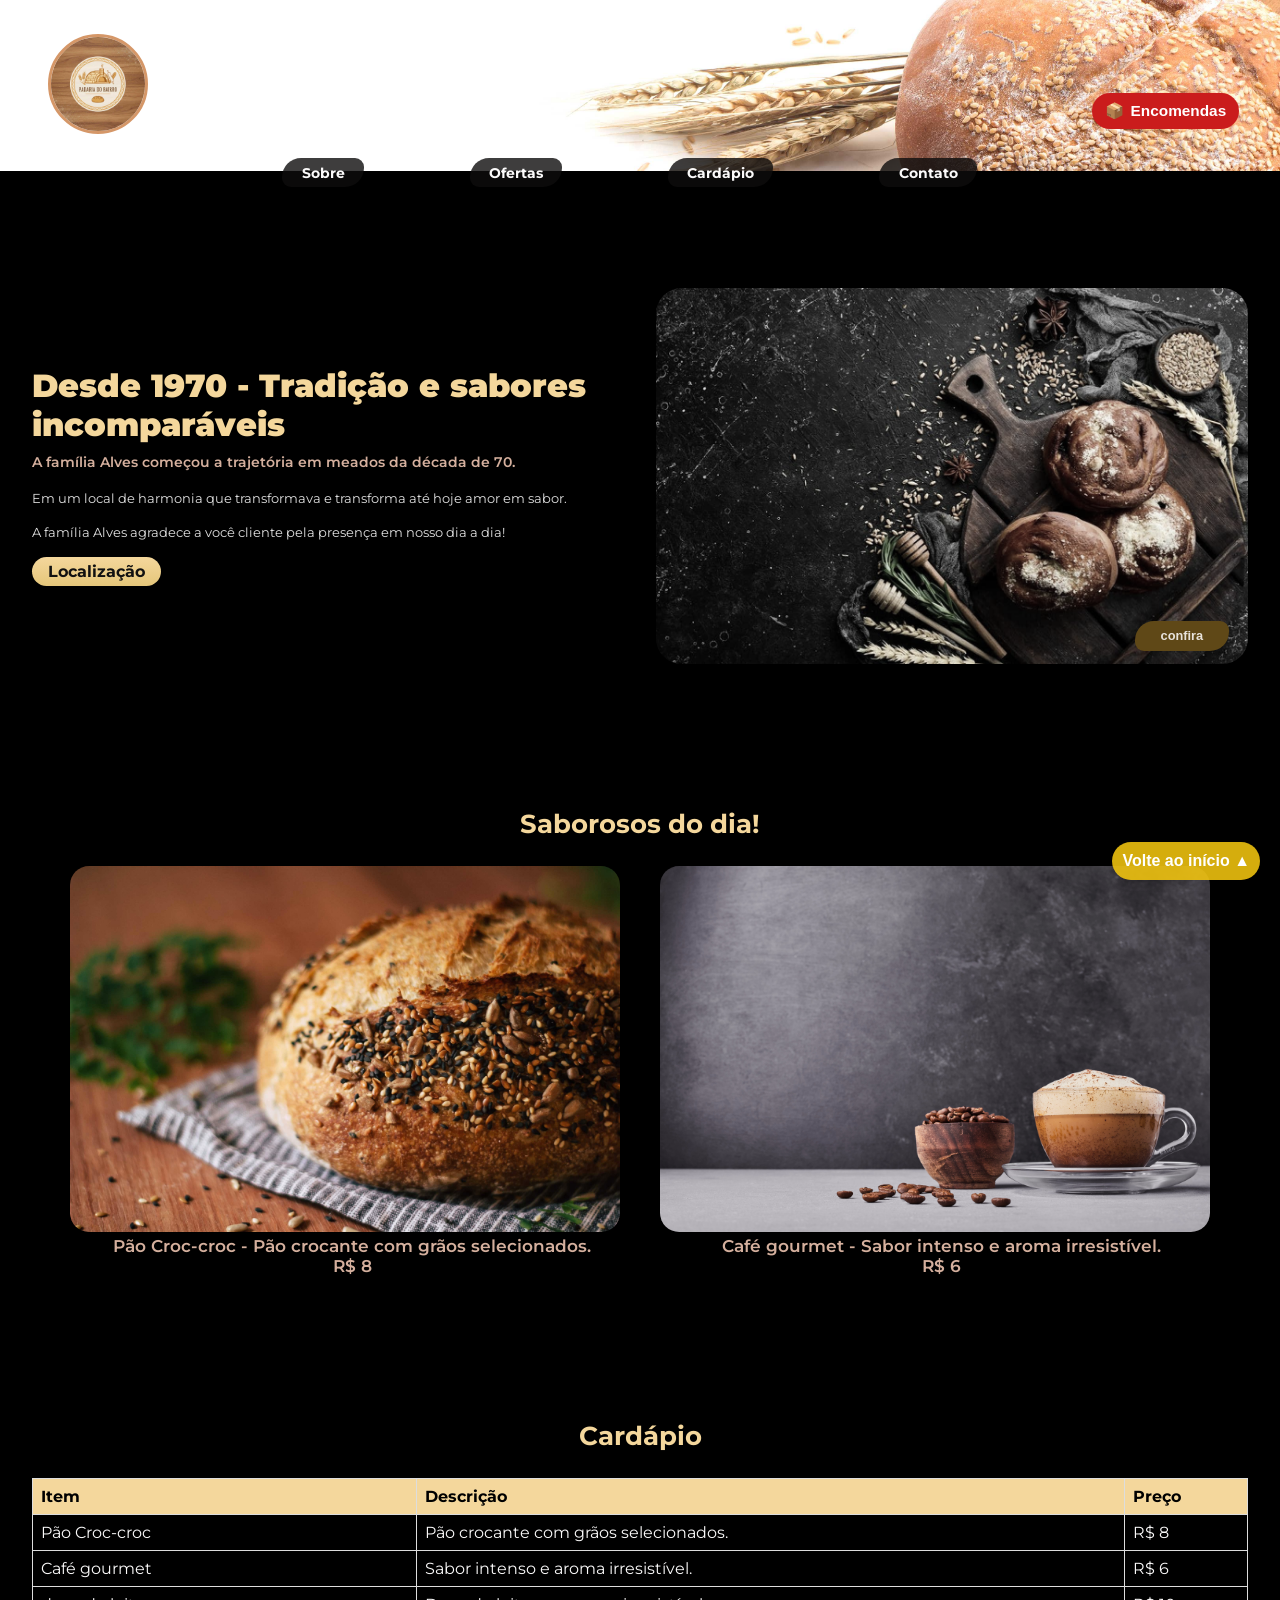
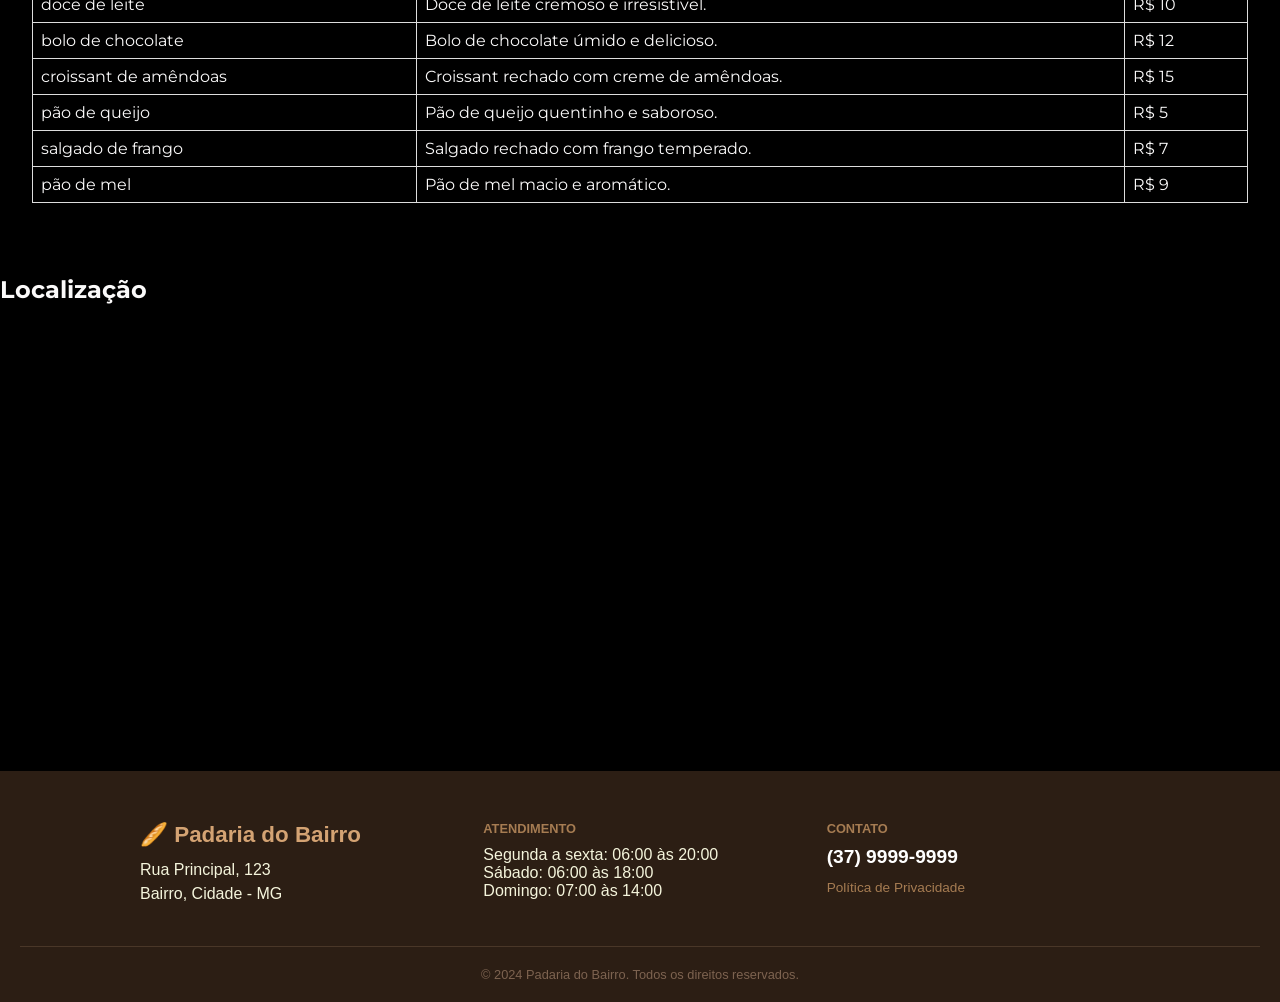
==== index.html @ bdac0256 "mudança de index para fora da pasta" ====
<!DOCTYPE html>
<html lang="pt-BR">

<head>
    <meta charset="UTF-8">
    <meta name="viewport" content="width=device-width, initial-scale=1.0">
    <title>Padaria do Bairro - Tradição desde 1970</title>
    <link rel="stylesheet" href="./assets/css/style.css">
    <link rel="preconnect" href="https://fonts.googleapis.com">
    <link rel="preconnect" href="https://fonts.gstatic.com" crossorigin>
    <link
        href="https://fonts.googleapis.com/css2?family=Fraunces:ital,opsz,wght@0,9..144,100..900;1,9..144,100..900&family=Montserrat:ital,wght@0,100..900;1,100..900&display=swap"
        rel="stylesheet">
    <link href="https://fonts.googleapis.com/css2?family=Sansita+Swashed:wght@300..900&display=swap" rel="stylesheet">
</head>

<body>
    <header class="header-principal">
        <a href="index.html" aria-label="Padaria do Bairro - Página inicial">
            <img class="logo" src="./assets/images/logo.jpg" alt="Logo Padaria do Bairro">
        </a>
        <nav aria-label="Menu principal">
            <ul>
                <li><a href="./index.html#sobre">Sobre</a></li>
                <li><a href="./assets/ofertas.html">Ofertas</a></li>
                <li><a href="./index.html#cardapio">Cardápio</a></li>
                <li><a href="./assets/contato.html">Contato</a></li>
            </ul>
        </nav>
        <button class="btn-encomendas" aria-label="Fazer encomendas"><span>📦</span> Encomendas</button>
    </header>

    <main>
        <section id="sobre" class="secao">
            <div class="conteudo-secao">
                <article class="artigo-historia">
                    <header>
                        <h1>Desde 1970 - Tradição e sabores incomparáveis</h1>
                        <p class="lead">A família Alves começou a trajetória em meados da década de 70.</p>
                    </header>
                    <p class="descricao">Em um local de harmonia que transformava e transforma até hoje amor em sabor.
                    </p>
                    <p class="agradecimento">A família Alves agradece a você cliente pela presença em nosso dia a dia!
                    </p>
                    <a class="btn-local" href="./index.html#localizacao"
                        aria-label="Localização da Padaria do Bairro">Localização</a>
                </article>
                <figure class="imagem-historia">
                    <img src="./assets/images/Rectangle 10.jpg" alt="Padaria tradicional do bairro">
                    <button class="btn-confira" onclick="window.location.href='./assets/ofertas.html'">confira</button>
                </figure>
            </div>
        </section>

        <section id="ofertas" class="secao">
            <div class="conteudo-secao">
                <h2>Saborosos do dia!</h2>
                <div class="grid-imagens">
                    <figure class="figura-grid">
                        <img src="./assets/images/pao.jpg" alt="Pão fresco do dia">
                        <p class="description">
                            Pão Croc-croc - Pão crocante com grãos selecionados.
                        </p>
                        <p class="description">R$ 8</p>
                    </figure>
                    <figure class="figura-grid">
                        <img src="./assets/images/coofe.jpg" alt="Café quentinho">
                        <p class="description">
                            Café gourmet - Sabor intenso e aroma irresistível.
                        </p>
                        <p class="description">R$ 6</p>
                    </figure>
                </div>
            </div>
        </section>

        <section id="cardapio" class="secao">
            <div class="conteudo-secao">
                <h2>Cardápio</h2>
                <table>
                    <thead>
                        <tr>
                            <th>Item</th>
                            <th>Descrição</th>
                            <th>Preço</th>
                        </tr>
                    </thead>
                    <tbody>
                        <tr>
                            <td>Pão Croc-croc</td>
                            <td>Pão crocante com grãos selecionados.</td>
                            <td>R$ 8</td>
                        </tr>
                        <tr>
                            <td>Café gourmet</td>
                            <td>Sabor intenso e aroma irresistível.</td>
                            <td>R$ 6</td>
                        </tr>
                        <tr>
                            <td>doce de leite</td>
                            <td>Doce de leite cremoso e irresistível.</td>
                            <td>R$ 10</td>
                        </tr>
                        <tr>
                            <td>bolo de chocolate</td>
                            <td>Bolo de chocolate úmido e delicioso.</td>
                            <td>R$ 12</td>
                        </tr>
                        <tr>
                            <td>croissant de amêndoas</td>
                            <td>Croissant rechado com creme de amêndoas.</td>
                            <td>R$ 15</td>
                        </tr>
                        <tr>
                            <td>pão de queijo</td>
                            <td>Pão de queijo quentinho e saboroso.</td>
                            <td>R$ 5</td>
                        </tr>
                        <tr>
                            <td>salgado de frango</td>
                            <td>Salgado rechado com frango temperado.</td>
                            <td>R$ 7</td>
                        </tr>
                        <tr>
                            <td>pão de mel</td>
                            <td>Pão de mel macio e aromático.</td>
                            <td>R$ 9</td>
                        </tr>
                    </tbody>
                </table>
            </div>
        </section>
        <section class="Local " id="localizacao">
            <div class="local">
                <h2>Localização</h2>
                <iframe
                    src="https://www.google.com/maps/embed?pb=!1m16!1m12!1m3!1d14979.178955312205!2d-45.71364897294829!3d-20.184270151567517!2m3!1f0!2f0!3f0!3m2!1i1024!2i768!4f13.1!2m1!1siguatama%20padaria!5e0!3m2!1spt-BR!2sbr!4v1771181150835!5m2!1spt-BR!2sbr"
                    allowfullscreen="" loading="lazy" referrerpolicy="no-referrer-when-downgrade"></iframe>
            </div>
        </section>
    </main>

    <footer class="footer-cafe">
        <div class="footer-wrapper">
            <section class="footer-brand">
                <strong>🥖 Padaria do Bairro</strong>
                <address>
                    Rua Principal, 123<br>
                    Bairro, Cidade - MG
                </address>
            </section>

            <section class="footer-hours">
                <span class="label">Atendimento</span>
                <p>Segunda a sexta: <time>06:00</time> às <time>20:00</time></p>
                <p>Sábado: <time>06:00</time> às <time>18:00</time></p>
                <p>Domingo: <time>07:00</time> às <time>14:00</time></p>
            </section>

            <section class="footer-contact">
                <span class="label">Contato</span>
                <a href="tel:+553799999999" class="phone">(37) 9999-9999</a>
                <nav>
                    <a href="./assets/privacidade.html">Política de Privacidade</a>
                </nav>
            </section>
        </div>

        <p class="copyright">
            &copy; 2024 Padaria do Bairro. Todos os direitos reservados.
        </p>
        <a href="#" class="btn-topo">Volte ao início ▲</a>

    </footer>

    <script src="./assets/js/script.js"></script>
</body>

</html>
---- assets/css/style.css ----
* {
  margin: 0;
  padding: 0;
  box-sizing: border-box;
}

body {
  font-family: "Montserrat", sans-serif;
  background-color: #000000;
  color: #fbfafa;
}

/* Cabeçalho */
.header-principal {
  display: flex;
  align-items: center;
  justify-content: space-between;
  background-image: url(../images/fundo.jpg);
  background-repeat: no-repeat;
  background-size: 100%;
  height: 19vh;
  position: relative;
}

.logo {
  position: relative;
  width: 10vw;
  height: 10vw;
  border-radius: 50%;
  border: 0.3vw solid rgba(192, 99, 28, 0.662);
  object-fit: cover;
  margin: 12vh 0 0 3vh;
}

/* Navegação */
nav ul {
  /* position: relative; (removido pois já usa display:flex abaixo) */
  list-style: none;
  display: flex;
  gap: 2vw;
  font-size: 9vh;
  font-weight: 700;
}
nav ul li {
  padding: 14vh 2vw 0 3vw;
}
nav ul li a {
  color: #fbfafa;
  background-color: rgba(14, 13, 13, 0.8);
  border-radius: 1.5vw 1vh;
  padding: 0.7vh 1.5vw;
  display: inline-block;
  transition: all 0.3s ease;
  text-decoration: none;
}

nav ul li a:hover {
  color: rgb(181, 161, 103);
  background-color: rgba(3, 3, 3, 0.9);
}

/* Botão Encomendas */
.btn-encomendas {
  background-color: #ca1c1c;
  color: white;
  border: none;
  padding: 1vh 1vw;
  font-size: 1.2vw;
  border-radius: 3vw;
  cursor: pointer;
  font-weight: bold;
  transition: all 0.3s ease;
  display: flex;
  align-items: center;
  gap: 0.5vw;
  margin: 4vw 1vh 0 0;
}

.btn-encomendas:hover {
  background-color: #ff3333;
  transform: scale(1.05);
}

/* Estilo moderno para o link de localização */
.btn-local {
  display: inline-block;
  background: linear-gradient(180deg, #f4d79c, #e5c67a);
  color: #111;
  padding: 0.3rem 1rem;
  border-radius: 999px;
  text-decoration: none;
  font-weight: 700;
  box-shadow: 0 6px 12px rgba(0, 0, 0, 0.35);
  transition:
    transform 0.18s ease,
    box-shadow 0.18s ease,
    opacity 0.18s ease;
}
.btn-local:hover {
  transform: translateY(-3px);
  box-shadow: 0 10px 20px rgba(0, 0, 0, 0.45);
}
.btn-local:active {
  transform: translateY(-1px);
}
.btn-local:focus {
  outline: 3px solid rgba(244, 215, 156, 0.28);
  outline-offset: 3px;
}

/* Conteúdo principal */
main {
  padding: 5vh 0;
}

.secao {
  padding: 8vh 2vw;
}

.conteudo-secao {
  max-width: 95vw;
  margin: 0 auto;
}

/* Seção Sobre */
#sobre .conteudo-secao {
  display: grid;
  grid-template-columns: 1fr 1fr;
  gap: 4vw;
  align-items: center;
}

.artigo-historia header {
  margin-bottom: 1.5vh;
}

.artigo-historia h1 {
  font-size: 2vw;
  font-weight: 900;
  color: #f4d79c;
  margin-bottom: 1vh;
}

.artigo-historia .lead {
  font-size: 1.1vw;
  color: #d4af9d;
  margin-bottom: 2vh;
  font-weight: 600;
}

.artigo-historia .descricao,
.artigo-historia .agradecimento {
  font-size: 1vw;
  color: #e0e0e0;
  line-height: 1.6;
  margin-bottom: 1.5vh;
  text-align: justify;
}

.imagem-historia {
  position: relative;
  margin: 0;
  border-radius: 2vw;
  overflow: hidden;
}

.imagem-historia img {
  width: 100%;
  height: auto;
  display: block;
  filter: grayscale(65%);
  transition: all 0.4s ease;
}

.imagem-historia img:hover {
  filter: grayscale(0%);
  opacity: 0.9;
}

.btn-confira {
  position: absolute;
  bottom: 1.5vh;
  right: 1.5vw;
  padding: 0.8vh 2vw;
  background-color: #5f4817;
  color: #e8e3db;
  border: none;
  border-radius: 1.5vw 1vh;
  cursor: pointer;
  font-weight: 600;
  font-size: 1vw;
  transition: all 0.3s ease;
}

.btn-confira:hover {
  background-color: #8b6f47;
  transform: scale(1.05);
}

/* Seções Ofertas e Cardápio */
#ofertas h2,
#cardapio h2 {
  font-size: 2vw;
  color: #f4d79c;
  margin-bottom: 3vh;
  text-align: center;
}

/* Grid de Imagens */
.grid-imagens {
  display: grid;
  grid-template-columns: repeat(2, 1fr);
  gap: 3vw;
  padding: 0 3vw;
}

.description {
  font-family: "Montserrat", sans-serif;
  font-weight: 600;
  font-size: 1.3vw;
  color: #d4af9d;
  text-align: center;
  padding: 0 1vw 0 3vh;
}

.figura-grid img {
  width: 100%;
  border-radius: 1.5vw;
  filter: grayscale(9%);
  transition: all 0.4s ease;
}

.figura-grid img:hover {
  filter: grayscale(23%);
  opacity: 0.9;
}

iframe {
  width: 100%;
  height: 400px;
  border: none;
  border-radius: 1.5vw;
  margin-top: 2vh;
}

.footer-cafe {
  background-color: #2c1e14; /* Cor Grão de Café */
  color: #f5f5dc; /* Bege Creme */
  padding: 50px 20px 20px;
  font-family: sans-serif;
}

.footer-wrapper {
  display: flex;
  flex-wrap: wrap;
  justify-content: space-between;
  max-width: 1000px;
  margin: 0 auto;
  gap: 30px;
}

/* Seções Semânticas */
.footer-cafe section {
  flex: 1;
  min-width: 200px;
}

/* Estilo das Etiquetas e Nomes */
.footer-brand strong {
  font-size: 1.4rem;
  color: #d4a373; /* Tom Pão Assado */
  display: block;
  margin-bottom: 10px;
}

.label {
  display: block;
  text-transform: uppercase;
  font-size: 0.8rem;
  color: #a67c52;
  margin-bottom: 10px;
  font-weight: bold;
}

/* Elementos de Contato */
address {
  font-style: normal;
  line-height: 1.5;
}

.phone {
  font-size: 1.2rem;
  color: #fff;
  text-decoration: none;
  font-weight: bold;
  display: block;
  margin-bottom: 10px;
}

nav a {
  color: #a67c52;
  text-decoration: none;
  font-size: 0.85rem;
  margin-right: 10px;
}

/* Linha de Separação e Copyright */
.copyright {
  margin-top: 40px;
  padding-top: 20px;
  border-top: 1px solid #4a3728; /* Linha cor Café Médio */
  text-align: center;
  font-size: 0.8rem;
  color: #7d6350;
}

/* Ajuste para telas pequenas (celular) */
@media (max-width: 350px) {
  .footer-container {
    flex-direction: column;
    align-items: center;
  }
}

/* Responsividade */
@media (max-width: 1200px) {
  #sobre .conteudo-secao {
    grid-template-columns: 1fr;
  }

  .artigo-historia h1 {
    font-size: 2.5vh;
  }
}

.btn-topo {
  position: fixed; /* Deixa o botão fixo na tela */
  bottom: 20px; /* Distância de 20px do fundo */
  right: 20px; /* Distância de 20px da direita */
  font-weight: 700;
  background-color: #f1c40fe2; /* Exemplo de cor da padaria */
  color: rgb(255, 255, 255);
  text-decoration: none;
  padding: 10px;
  border-radius: 4vh; /* Deixa o botão redondo */
  box-shadow: 0 4px 8px rgba(0, 0, 0, 0.2); /* Sombra para dar destaque */
  z-index: 1000; /* Garante que fique por cima de tudo */
}

/* Efeito suave de rolagem (opcional, mas recomendado) */
html {
  scroll-behavior: smooth;
}

@media (max-width: 768px) {
  .header-principal {
    flex-direction: column;
    height: auto;
  }

  nav ul {
    display: flex;
    flex-direction: column;
    margin: 0 12vh;
  }
  nav ul li {
    padding: 1vh 0;
  }

  .logo {
    width: 15vw;
    height: 15vw;
  }

  .artigo-historia h1 {
    font-size: 1.8vh;
  }

  .artigo-historia .lead,
  .artigo-historia .descricao,
  .artigo-historia .agradecimento {
    font-size: 1.3vh;
  }

  .grid-imagens {
    grid-template-columns: 1fr;
    gap: 2vw;
  }
}

table {
  width: 100%;
  border-collapse: collapse;
  margin-top: 2vh;
}
table th,
table td {
  border: 1px solid #ddd;
  padding: 8px;
  text-align: left;
}
table th {
  background-color: #f4d79c;
  color: #000;
  font-weight: 700;
}

table th:hover {
  background-color: lch(97.95% 4.19 95.09);
}
table td:hover {
  background-color: #f9f9f945;
}

/* -------------------------------------------------
     Simples: responsividade mobile-first (iniciante)
     Breakpoints: tablet (>=601px), desktop (>=901px)
     Estas regras são intencionais e pequenas para facilitar
     a leitura e manutenção por iniciantes.
     ------------------------------------------------- */

/* Tablet e acima */
@media (min-width: 601px) {
  .header-principal {
    flex-direction: row;
    align-items: center;
    justify-content: space-between;
    height: 16vh;
    padding: 0 2rem;
  }

  nav ul {
    display: flex;
    flex-direction: row;
    gap: 1rem;
    margin: 0;
  }

  .logo {
    width: 80px;
    height: 80px;
    margin: 1rem;
  }

  #sobre .conteudo-secao {
    grid-template-columns: 1fr 1fr;
    gap: 2rem;
  }

  .grid-imagens {
    grid-template-columns: repeat(2, 1fr);
    gap: 1.5rem;
  }
  iframe {
    height: 320px;
  }
}

/* Desktop e acima */
@media (min-width: 901px) {
  .header-principal {
    height: 19vh;
  }
  .logo {
    width: 100px;
    height: 100px;
  }
  nav ul {
    gap: 2rem;
  }
  .artigo-historia h1 {
    font-size: 2rem;
  }
  .grid-imagens {
    gap: 2.5rem;
  }
  iframe {
    height: 400px;
  }
}
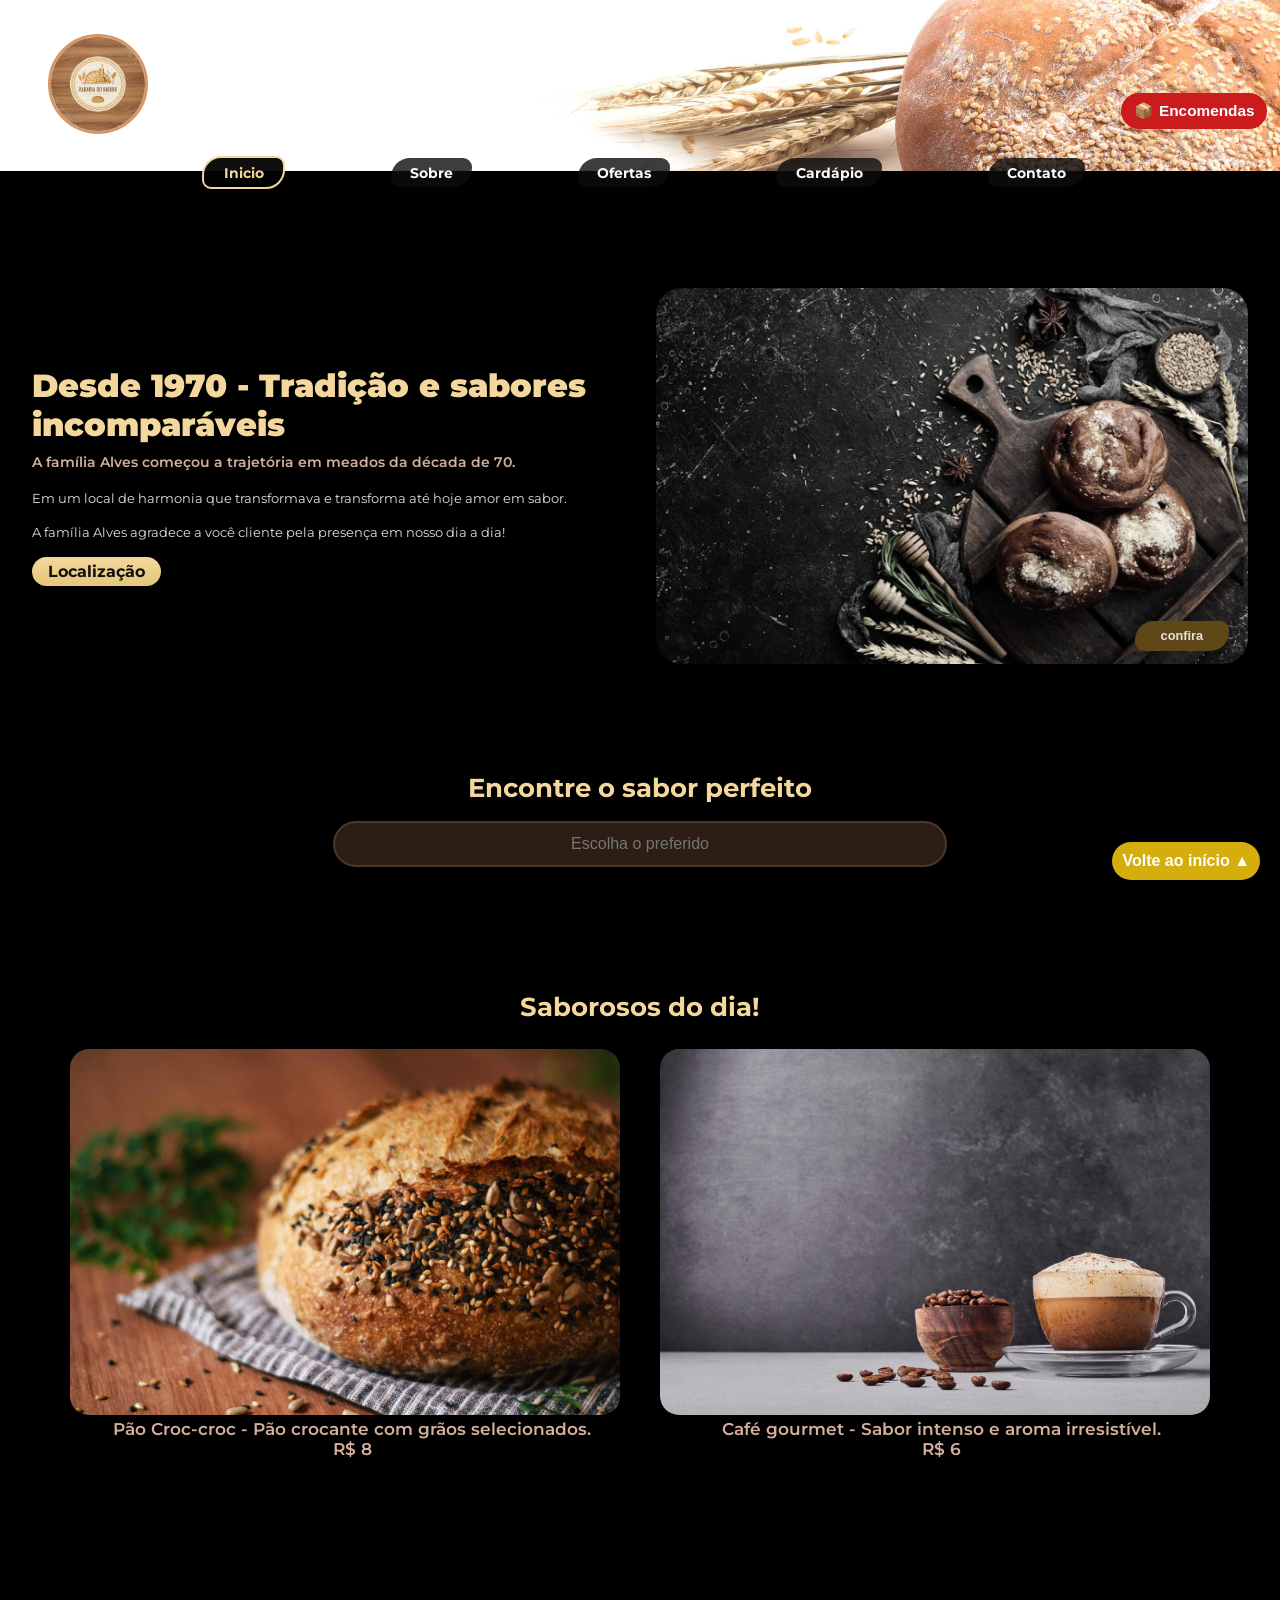
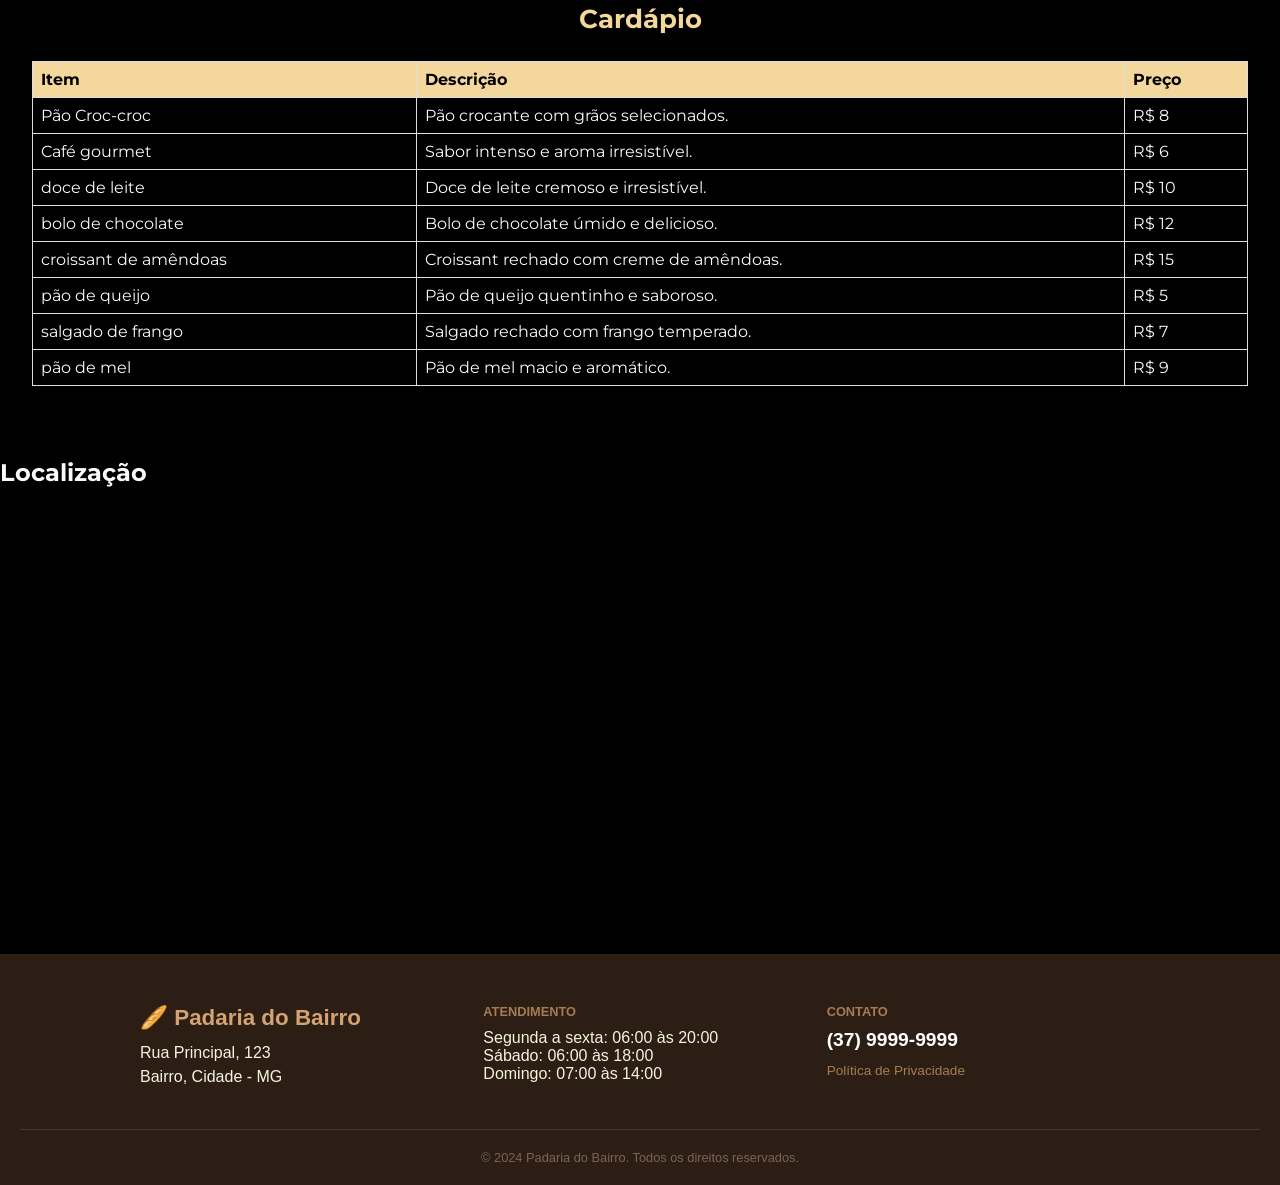
==== commit 7ae9906d: "alteração visual e de códigos da padaria" ====
--- a/index.html
+++ b/index.html
@@ -5,7 +5,7 @@
     <meta charset="UTF-8">
     <meta name="viewport" content="width=device-width, initial-scale=1.0">
     <title>Padaria do Bairro - Tradição desde 1970</title>
-    <link rel="stylesheet" href="./assets/css/style.css">
+    <link rel="stylesheet" href="./css/style.css">
     <link rel="preconnect" href="https://fonts.googleapis.com">
     <link rel="preconnect" href="https://fonts.gstatic.com" crossorigin>
     <link
@@ -17,14 +17,15 @@
 <body>
     <header class="header-principal">
         <a href="index.html" aria-label="Padaria do Bairro - Página inicial">
-            <img class="logo" src="./assets/images/logo.jpg" alt="Logo Padaria do Bairro">
+            <img class="logo" src="./images/logo.jpg" alt="Logo Padaria do Bairro">
         </a>
         <nav aria-label="Menu principal">
             <ul>
+                <li><a href="./index.html">Inicio</a></li>
                 <li><a href="./index.html#sobre">Sobre</a></li>
-                <li><a href="./assets/ofertas.html">Ofertas</a></li>
+                <li><a href="./ofertas.html">Ofertas</a></li>
                 <li><a href="./index.html#cardapio">Cardápio</a></li>
-                <li><a href="./assets/contato.html">Contato</a></li>
+                <li><a href="./contato.html">Contato</a></li>
             </ul>
         </nav>
         <button class="btn-encomendas" aria-label="Fazer encomendas"><span>📦</span> Encomendas</button>
@@ -46,25 +47,32 @@
                         aria-label="Localização da Padaria do Bairro">Localização</a>
                 </article>
                 <figure class="imagem-historia">
-                    <img src="./assets/images/Rectangle 10.jpg" alt="Padaria tradicional do bairro">
+                    <img src="./images/Rectangle 10.jpg" alt="Padaria tradicional do bairro">
+
                     <button class="btn-confira" onclick="window.location.href='./assets/ofertas.html'">confira</button>
                 </figure>
             </div>
         </section>
+        <section class="pesquisa">
+            <h2>Encontre o sabor perfeito</h2>
+            <input type="text" id="campo-filtro" placeholder="Escolha o preferido">
+            <ul id="resultado">
 
+            </ul>
+        </section>
         <section id="ofertas" class="secao">
             <div class="conteudo-secao">
                 <h2>Saborosos do dia!</h2>
                 <div class="grid-imagens">
                     <figure class="figura-grid">
-                        <img src="./assets/images/pao.jpg" alt="Pão fresco do dia">
+                        <img src="./images/pao.jpg" alt="Pão fresco do dia">
                         <p class="description">
                             Pão Croc-croc - Pão crocante com grãos selecionados.
                         </p>
                         <p class="description">R$ 8</p>
                     </figure>
                     <figure class="figura-grid">
-                        <img src="./assets/images/coofe.jpg" alt="Café quentinho">
+                        <img src="./images/coofe.jpg" alt="Café quentinho">
                         <p class="description">
                             Café gourmet - Sabor intenso e aroma irresistível.
                         </p>
@@ -161,7 +169,7 @@
                 <span class="label">Contato</span>
                 <a href="tel:+553799999999" class="phone">(37) 9999-9999</a>
                 <nav>
-                    <a href="./assets/privacidade.html">Política de Privacidade</a>
+                    <a href="./privacidade.html">Política de Privacidade</a>
                 </nav>
             </section>
         </div>
@@ -173,7 +181,7 @@
 
     </footer>
 
-    <script src="./assets/js/script.js"></script>
+    <script src="./js/script.js"></script>
 </body>
 
 </html>
--- a/css/style.css
+++ b/css/style.css
@@ -0,0 +1,524 @@
+* {
+  margin: 0;
+  padding: 0;
+  box-sizing: border-box;
+}
+
+body {
+  font-family: "Montserrat", sans-serif;
+  background-color: #000000;
+  color: #fbfafa;
+}
+
+/* Cabeçalho */
+.header-principal {
+  display: flex;
+  align-items: center;
+  justify-content: space-between;
+  background-image: url(../images/fundo.jpg);
+  background-repeat: no-repeat;
+  background-size: 100%;
+  height: 19vh;
+  position: relative;
+}
+
+.logo {
+  position: relative;
+  width: 10vw;
+  height: 10vw;
+  border-radius: 50%;
+  border: 0.3vw solid rgba(192, 99, 28, 0.662);
+  object-fit: cover;
+  margin: 12vh 0 0 3vh;
+}
+
+/* Navegação */
+nav ul {
+  /* position: relative; (removido pois já usa display:flex abaixo) */
+  list-style: none;
+  display: flex;
+  gap: 2vw;
+  font-size: 9vh;
+  font-weight: 700;
+}
+nav ul li {
+  padding: 14vh 2vw 0 3vw;
+}
+nav ul li a {
+  color: #fbfafa;
+  background-color: rgba(14, 13, 13, 0.8);
+  border-radius: 1.5vw 1vh;
+  padding: 0.7vh 1.5vw;
+  display: inline-block;
+  transition: all 0.3s ease;
+  text-decoration: none;
+}
+
+nav ul li a:hover {
+  color: rgb(181, 161, 103);
+  background-color: rgba(3, 3, 3, 0.9);
+}
+
+/* Link ativo na navegação */
+nav ul li a.active {
+  color: #f4d79c;
+  background-color: rgba(3, 3, 3, 0.95);
+  border: 2px solid #f4d79c;
+}
+
+/* Botão Encomendas */
+.btn-encomendas {
+  background-color: #ca1c1c;
+  color: white;
+  border: none;
+  padding: 1vh 1vw;
+  font-size: 1.2vw;
+  border-radius: 3vw;
+  cursor: pointer;
+  font-weight: bold;
+  transition: all 0.3s ease;
+  display: flex;
+  align-items: center;
+  gap: 0.5vw;
+  margin: 4vw 1vh 0 0;
+}
+
+.btn-encomendas:hover {
+  background-color: #ff3333;
+  transform: scale(1.05);
+}
+
+/* Estilo moderno para o link de localização */
+.btn-local {
+  display: inline-block;
+  background: linear-gradient(180deg, #f4d79c, #e5c67a);
+  color: #111;
+  padding: 0.3rem 1rem;
+  border-radius: 999px;
+  text-decoration: none;
+  font-weight: 700;
+  box-shadow: 0 6px 12px rgba(0, 0, 0, 0.35);
+  transition:
+    transform 0.18s ease,
+    box-shadow 0.18s ease,
+    opacity 0.18s ease;
+}
+.btn-local:hover {
+  transform: translateY(-3px);
+  box-shadow: 0 10px 20px rgba(0, 0, 0, 0.45);
+}
+.btn-local:active {
+  transform: translateY(-1px);
+}
+.btn-local:focus {
+  outline: 3px solid rgba(244, 215, 156, 0.28);
+  outline-offset: 3px;
+}
+
+/* Conteúdo principal */
+main {
+  padding: 5vh 0;
+}
+
+.secao {
+  padding: 8vh 2vw;
+}
+
+.conteudo-secao {
+  max-width: 95vw;
+  margin: 0 auto;
+}
+
+/* Seção Sobre */
+#sobre .conteudo-secao {
+  display: grid;
+  grid-template-columns: 1fr 1fr;
+  gap: 4vw;
+  align-items: center;
+}
+
+.artigo-historia header {
+  margin-bottom: 1.5vh;
+}
+
+.artigo-historia h1 {
+  font-size: 2vw;
+  font-weight: 900;
+  color: #f4d79c;
+  margin-bottom: 1vh;
+}
+
+.artigo-historia .lead {
+  font-size: 1.1vw;
+  color: #d4af9d;
+  margin-bottom: 2vh;
+  font-weight: 600;
+}
+
+.artigo-historia .descricao,
+.artigo-historia .agradecimento {
+  font-size: 1vw;
+  color: #e0e0e0;
+  line-height: 1.6;
+  margin-bottom: 1.5vh;
+  text-align: justify;
+}
+
+.imagem-historia {
+  position: relative;
+  margin: 0;
+  border-radius: 2vw;
+  overflow: hidden;
+}
+
+.imagem-historia img {
+  width: 100%;
+  height: auto;
+  display: block;
+  filter: grayscale(65%);
+  transition: all 0.4s ease;
+}
+
+.imagem-historia img:hover {
+  filter: grayscale(0%);
+  opacity: 0.9;
+}
+
+.pesquisa {
+  padding: 4vh 2vw;
+  text-align: center;
+}
+
+.pesquisa h2 {
+  font-size: 2vw;
+  color: #f4d79c;
+  margin-bottom: 2vh;
+}
+
+#campo-filtro {
+  width: 50%;
+  padding: 12px;
+  font-size: 1rem;
+  border-radius: 25px;
+  border: 2px solid #4a3728;
+  background-color: #2c1e14;
+  color: #f5f5dc;
+  text-align: center;
+}
+
+#resultado {
+  list-style: none;
+  padding: 0;
+  margin-top: 1rem;
+  max-width: 50%;
+  margin-left: auto;
+  margin-right: auto;
+}
+
+#resultado li {
+  background-color: #2c1e14;
+  padding: 10px;
+  border-bottom: 1px solid #4a3728;
+}
+
+.btn-confira {
+  position: absolute;
+  bottom: 1.5vh;
+  right: 1.5vw;
+  padding: 0.8vh 2vw;
+  background-color: #5f4817;
+  color: #e8e3db;
+  border: none;
+  border-radius: 1.5vw 1vh;
+  cursor: pointer;
+  font-weight: 600;
+  font-size: 1vw;
+  transition: all 0.3s ease;
+}
+
+.btn-confira:hover {
+  background-color: #8b6f47;
+  transform: scale(1.05);
+}
+
+/* Seções Ofertas e Cardápio */
+#ofertas h2,
+#cardapio h2 {
+  font-size: 2vw;
+  color: #f4d79c;
+  margin-bottom: 3vh;
+  text-align: center;
+}
+
+/* Grid de Imagens */
+.grid-imagens {
+  display: grid;
+  grid-template-columns: repeat(2, 1fr);
+  gap: 3vw;
+  padding: 0 3vw;
+}
+
+.description {
+  font-family: "Montserrat", sans-serif;
+  font-weight: 600;
+  font-size: 1.3vw;
+  color: #d4af9d;
+  text-align: center;
+  padding: 0 1vw 0 3vh;
+}
+
+.figura-grid img {
+  width: 100%;
+  border-radius: 1.5vw;
+  filter: grayscale(9%);
+  transition: all 0.4s ease;
+}
+
+.figura-grid img:hover {
+  filter: grayscale(23%);
+  opacity: 0.9;
+}
+
+iframe {
+  width: 100%;
+  height: 400px;
+  border: none;
+  border-radius: 1.5vw;
+  margin-top: 2vh;
+}
+
+.footer-cafe {
+  background-color: #2c1e14; /* Cor Grão de Café */
+  color: #f5f5dc; /* Bege Creme */
+  padding: 50px 20px 20px;
+  font-family: sans-serif;
+}
+
+.footer-wrapper {
+  display: flex;
+  flex-wrap: wrap;
+  justify-content: space-between;
+  max-width: 1000px;
+  margin: 0 auto;
+  gap: 30px;
+}
+
+/* Seções Semânticas */
+.footer-cafe section {
+  flex: 1;
+  min-width: 200px;
+}
+
+/* Estilo das Etiquetas e Nomes */
+.footer-brand strong {
+  font-size: 1.4rem;
+  color: #d4a373; /* Tom Pão Assado */
+  display: block;
+  margin-bottom: 10px;
+}
+
+.label {
+  display: block;
+  text-transform: uppercase;
+  font-size: 0.8rem;
+  color: #a67c52;
+  margin-bottom: 10px;
+  font-weight: bold;
+}
+
+/* Elementos de Contato */
+address {
+  font-style: normal;
+  line-height: 1.5;
+}
+
+.phone {
+  font-size: 1.2rem;
+  color: #fff;
+  text-decoration: none;
+  font-weight: bold;
+  display: block;
+  margin-bottom: 10px;
+}
+
+nav a {
+  color: #a67c52;
+  text-decoration: none;
+  font-size: 0.85rem;
+  margin-right: 10px;
+}
+
+/* Linha de Separação e Copyright */
+.copyright {
+  margin-top: 40px;
+  padding-top: 20px;
+  border-top: 1px solid #4a3728; /* Linha cor Café Médio */
+  text-align: center;
+  font-size: 0.8rem;
+  color: #7d6350;
+}
+
+/* Ajuste para telas pequenas (celular) */
+@media (max-width: 350px) {
+  .footer-container {
+    flex-direction: column;
+    align-items: center;
+  }
+}
+
+/* Responsividade */
+@media (max-width: 1200px) {
+  #sobre .conteudo-secao {
+    grid-template-columns: 1fr;
+  }
+
+  .artigo-historia h1 {
+    font-size: 2.5vh;
+  }
+}
+
+.btn-topo {
+  position: fixed; /* Deixa o botão fixo na tela */
+  bottom: 20px; /* Distância de 20px do fundo */
+  right: 20px; /* Distância de 20px da direita */
+  font-weight: 700;
+  background-color: #f1c40fe2; /* Exemplo de cor da padaria */
+  color: rgb(255, 255, 255);
+  text-decoration: none;
+  padding: 10px;
+  border-radius: 4vh; /* Deixa o botão redondo */
+  box-shadow: 0 4px 8px rgba(0, 0, 0, 0.2); /* Sombra para dar destaque */
+  z-index: 1000; /* Garante que fique por cima de tudo */
+}
+
+/* Efeito suave de rolagem (opcional, mas recomendado) */
+html {
+  scroll-behavior: smooth;
+}
+
+@media (max-width: 768px) {
+  .header-principal {
+    flex-direction: column;
+    height: auto;
+  }
+
+  nav ul {
+    display: flex;
+    flex-direction: column;
+    margin: 0 12vh;
+  }
+  nav ul li {
+    padding: 1vh 0;
+  }
+
+  .logo {
+    width: 15vw;
+    height: 15vw;
+  }
+
+  .artigo-historia h1 {
+    font-size: 1.8vh;
+  }
+
+  .artigo-historia .lead,
+  .artigo-historia .descricao,
+  .artigo-historia .agradecimento {
+    font-size: 1.3vh;
+  }
+
+  .grid-imagens {
+    grid-template-columns: 1fr;
+    gap: 2vw;
+  }
+}
+
+table {
+  width: 100%;
+  border-collapse: collapse;
+  margin-top: 2vh;
+}
+table th,
+table td {
+  border: 1px solid #ddd;
+  padding: 8px;
+  text-align: left;
+}
+table th {
+  background-color: #f4d79c;
+  color: #000;
+  font-weight: 700;
+}
+
+table th:hover {
+  background-color: lch(97.95% 4.19 95.09);
+}
+table td:hover {
+  background-color: #f9f9f945;
+}
+
+/* -------------------------------------------------
+     Simples: responsividade mobile-first (iniciante)
+     Breakpoints: tablet (>=601px), desktop (>=901px)
+     Estas regras são intencionais e pequenas para facilitar
+     a leitura e manutenção por iniciantes.
+     ------------------------------------------------- */
+
+/* Tablet e acima */
+@media (min-width: 601px) {
+  .header-principal {
+    flex-direction: row;
+    align-items: center;
+    justify-content: space-between;
+    height: 16vh;
+    padding: 0 2rem;
+  }
+
+  nav ul {
+    display: flex;
+    flex-direction: row;
+    gap: 1rem;
+    margin: 0;
+  }
+
+  .logo {
+    width: 80px;
+    height: 80px;
+    margin: 1rem;
+  }
+
+  #sobre .conteudo-secao {
+    grid-template-columns: 1fr 1fr;
+    gap: 2rem;
+  }
+
+  .grid-imagens {
+    grid-template-columns: repeat(2, 1fr);
+    gap: 1.5rem;
+  }
+  iframe {
+    height: 320px;
+  }
+}
+
+/* Desktop e acima */
+@media (min-width: 901px) {
+  .header-principal {
+    height: 19vh;
+  }
+  .logo {
+    width: 100px;
+    height: 100px;
+  }
+  nav ul {
+    gap: 2rem;
+  }
+  .artigo-historia h1 {
+    font-size: 2rem;
+  }
+  .grid-imagens {
+    gap: 2.5rem;
+  }
+  iframe {
+    height: 400px;
+  }
+}
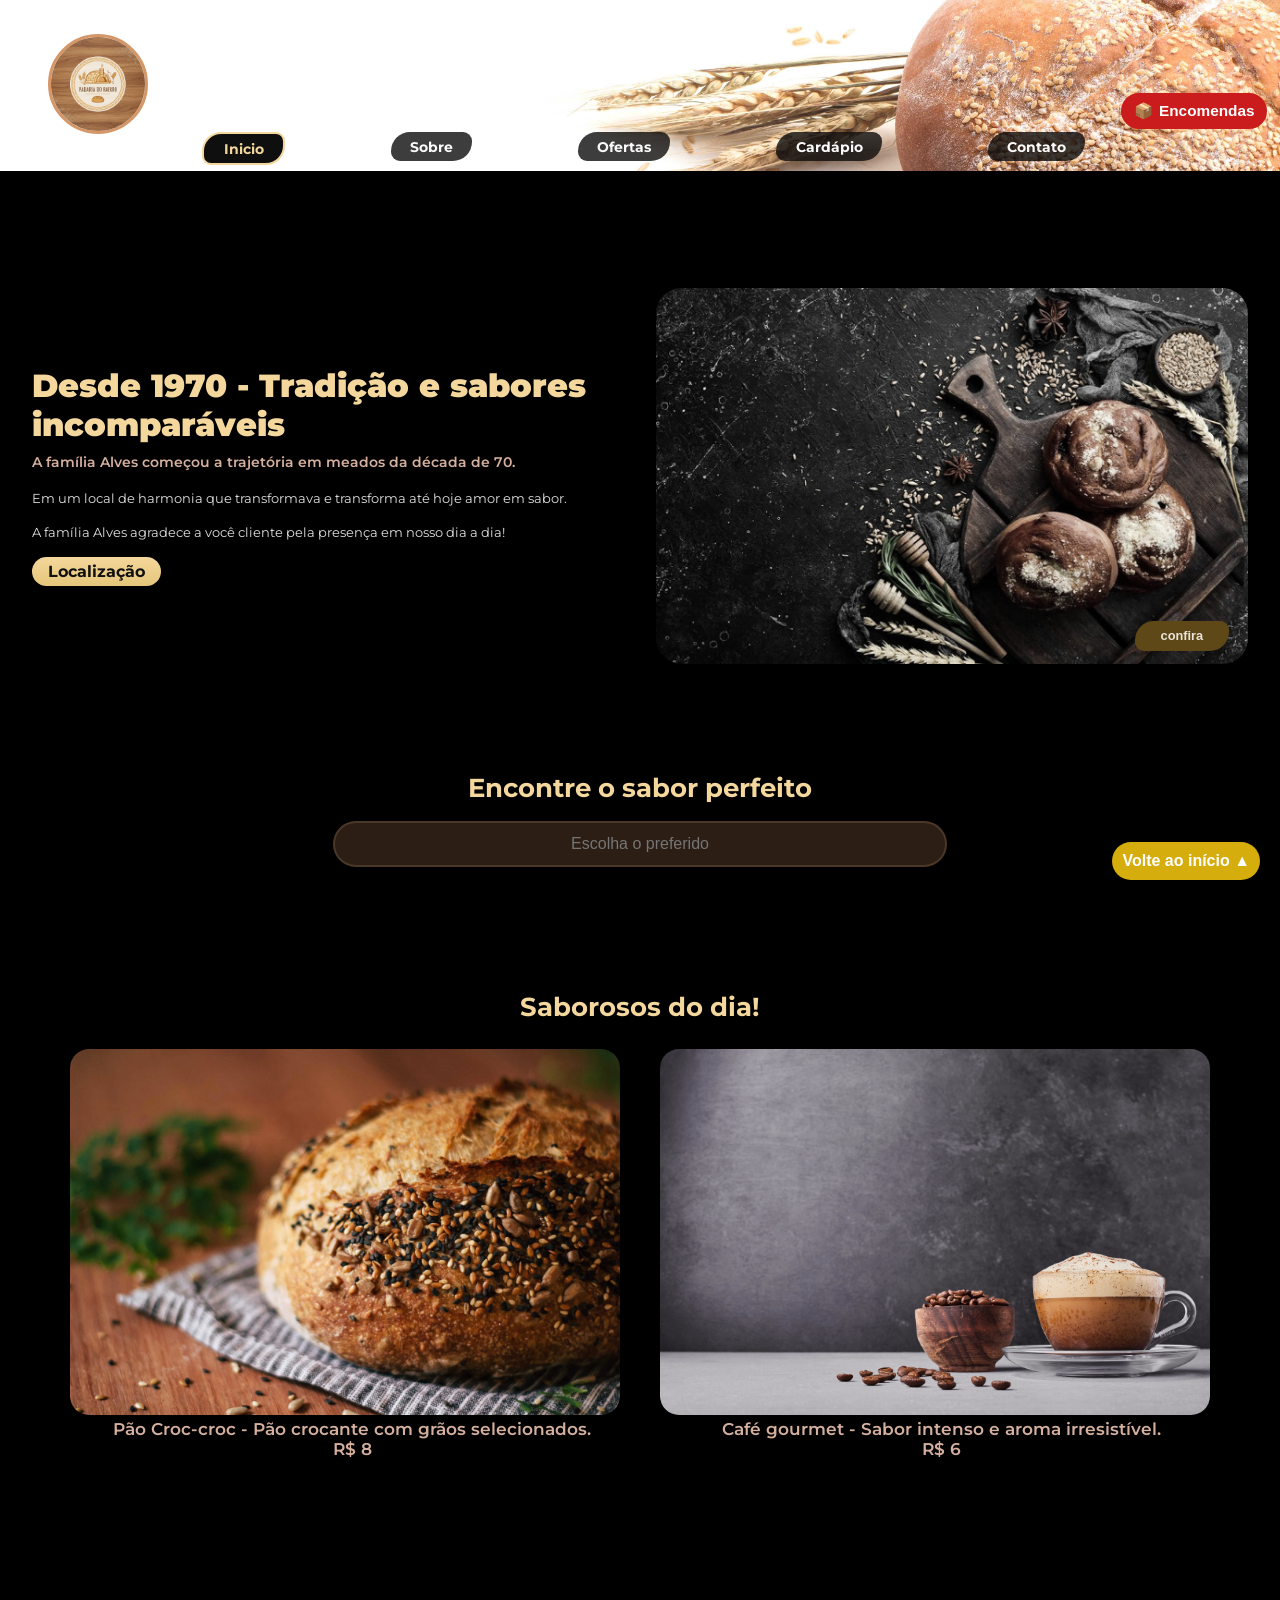
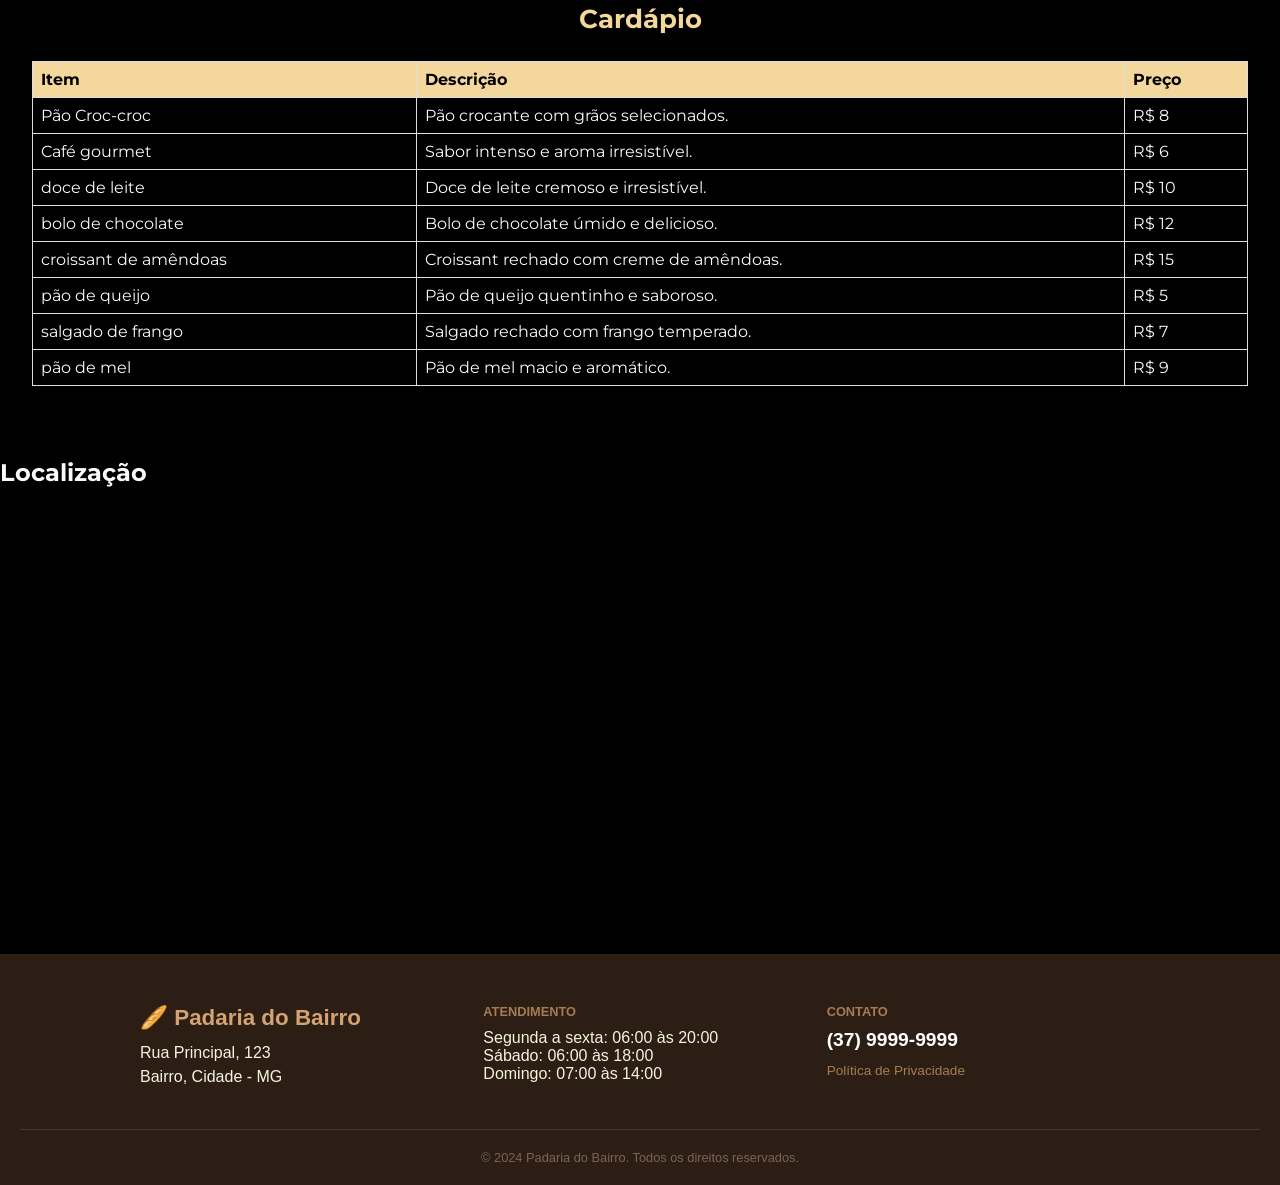
==== commit 186e996b: "Correção de links e configuração para GitHub Pages" ====
--- a/index.html
+++ b/index.html
@@ -15,6 +15,7 @@
 </head>
 
 <body>
+    <!-- cabeçalho -->
     <header class="header-principal">
         <a href="index.html" aria-label="Padaria do Bairro - Página inicial">
             <img class="logo" src="./images/logo.jpg" alt="Logo Padaria do Bairro">
@@ -49,7 +50,7 @@
                 <figure class="imagem-historia">
                     <img src="./images/Rectangle 10.jpg" alt="Padaria tradicional do bairro">
 
-                    <button class="btn-confira" onclick="window.location.href='./assets/ofertas.html'">confira</button>
+                    <button class="btn-confira" onclick="window.location.href='./ofertas.html'">confira</button>
                 </figure>
             </div>
         </section>
--- a/css/style.css
+++ b/css/style.css
@@ -18,14 +18,14 @@
   background-image: url(../images/fundo.jpg);
   background-repeat: no-repeat;
   background-size: 100%;
-  height: 19vh;
+  height: 24vh;
   position: relative;
 }
 
 .logo {
   position: relative;
-  width: 10vw;
-  height: 10vw;
+  width: 14vw;
+  height: 19vw;
   border-radius: 50%;
   border: 0.3vw solid rgba(192, 99, 28, 0.662);
   object-fit: cover;
@@ -38,7 +38,7 @@
   list-style: none;
   display: flex;
   gap: 2vw;
-  font-size: 9vh;
+  /* font-size: 9vh; */
   font-weight: 700;
 }
 nav ul li {
